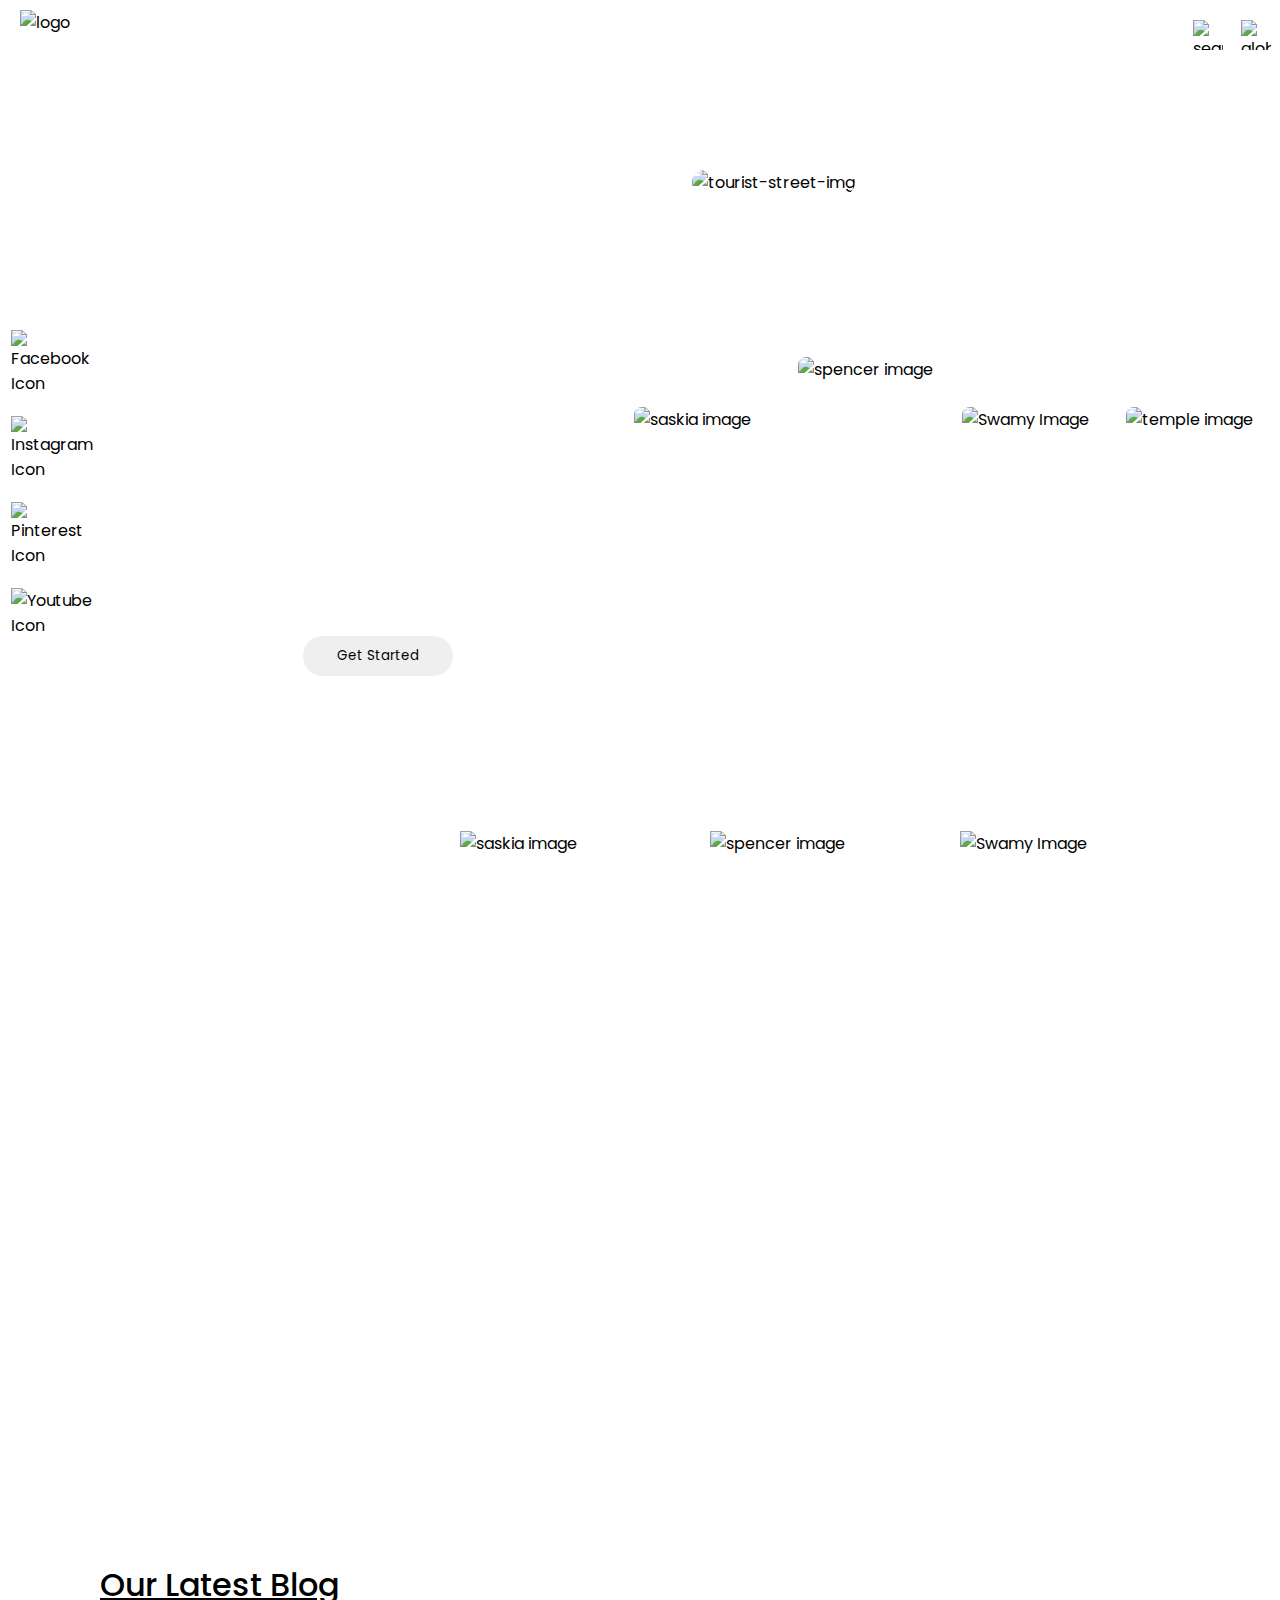
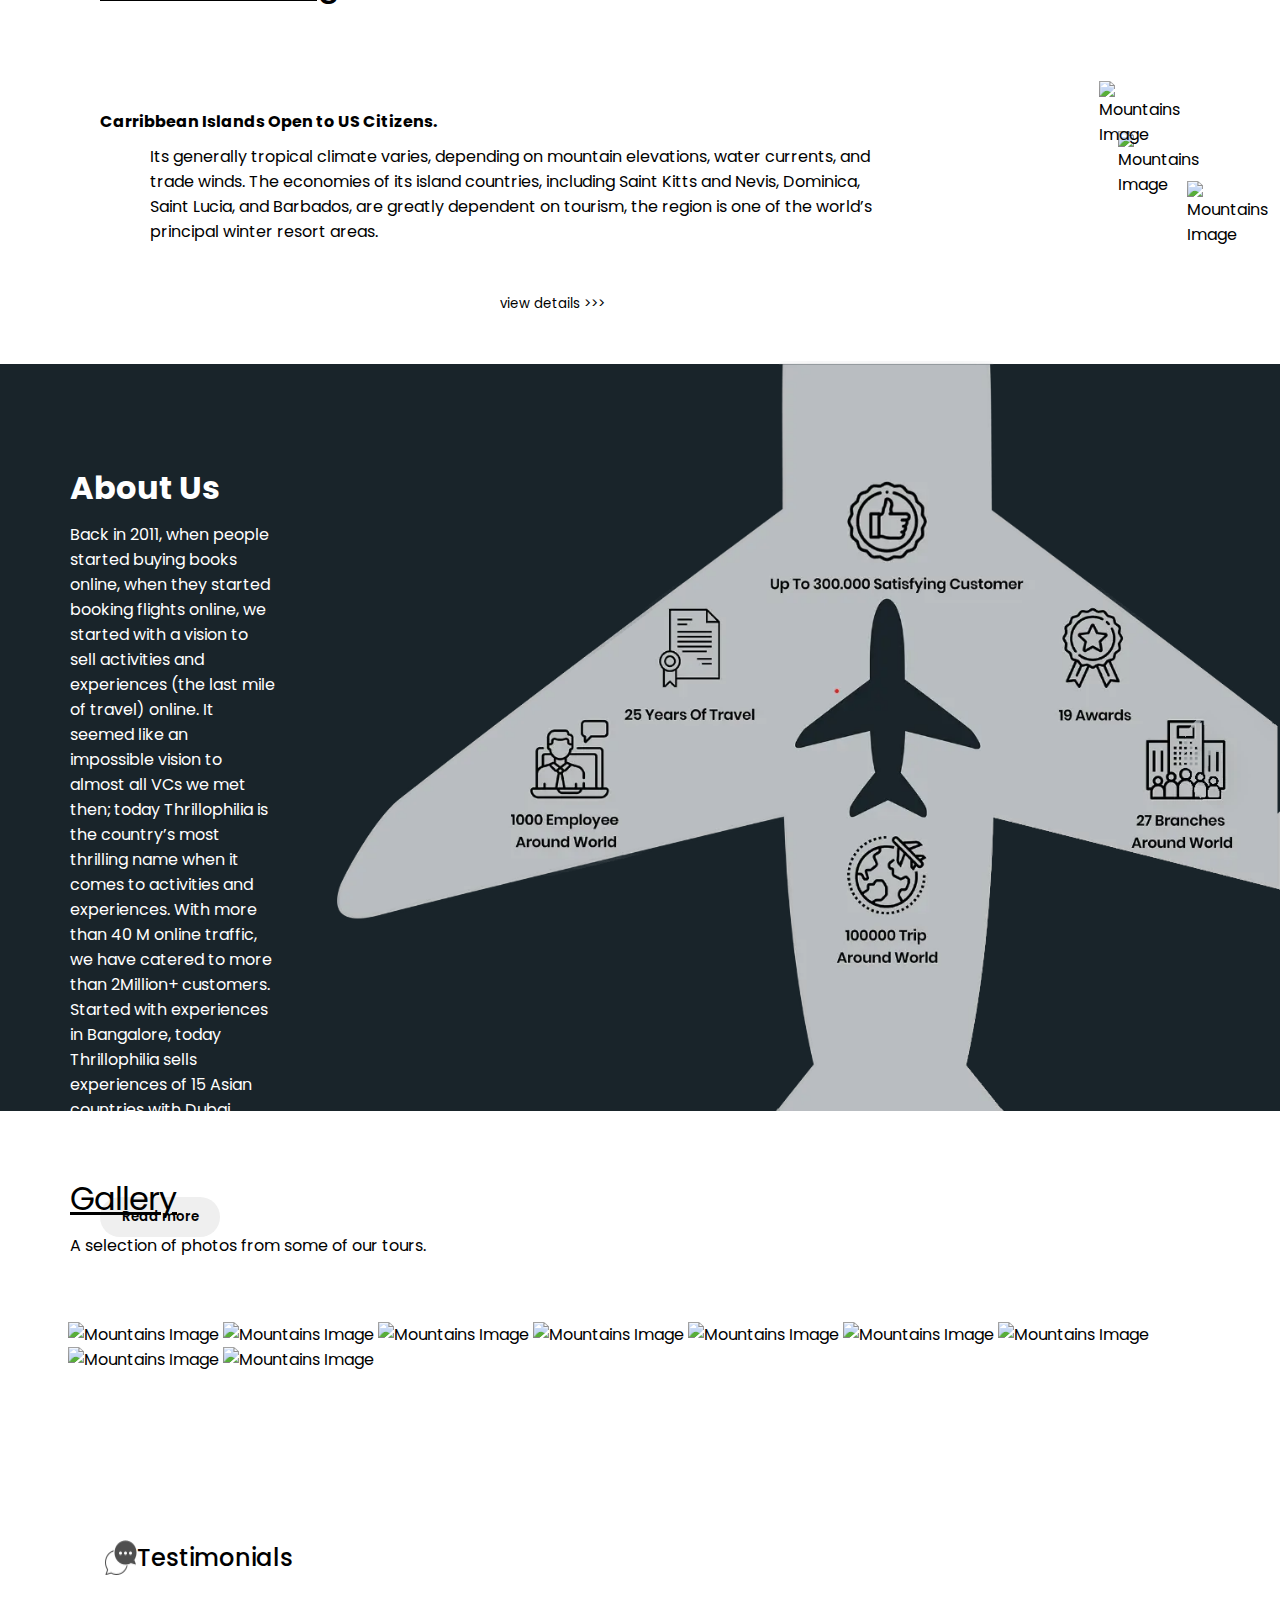
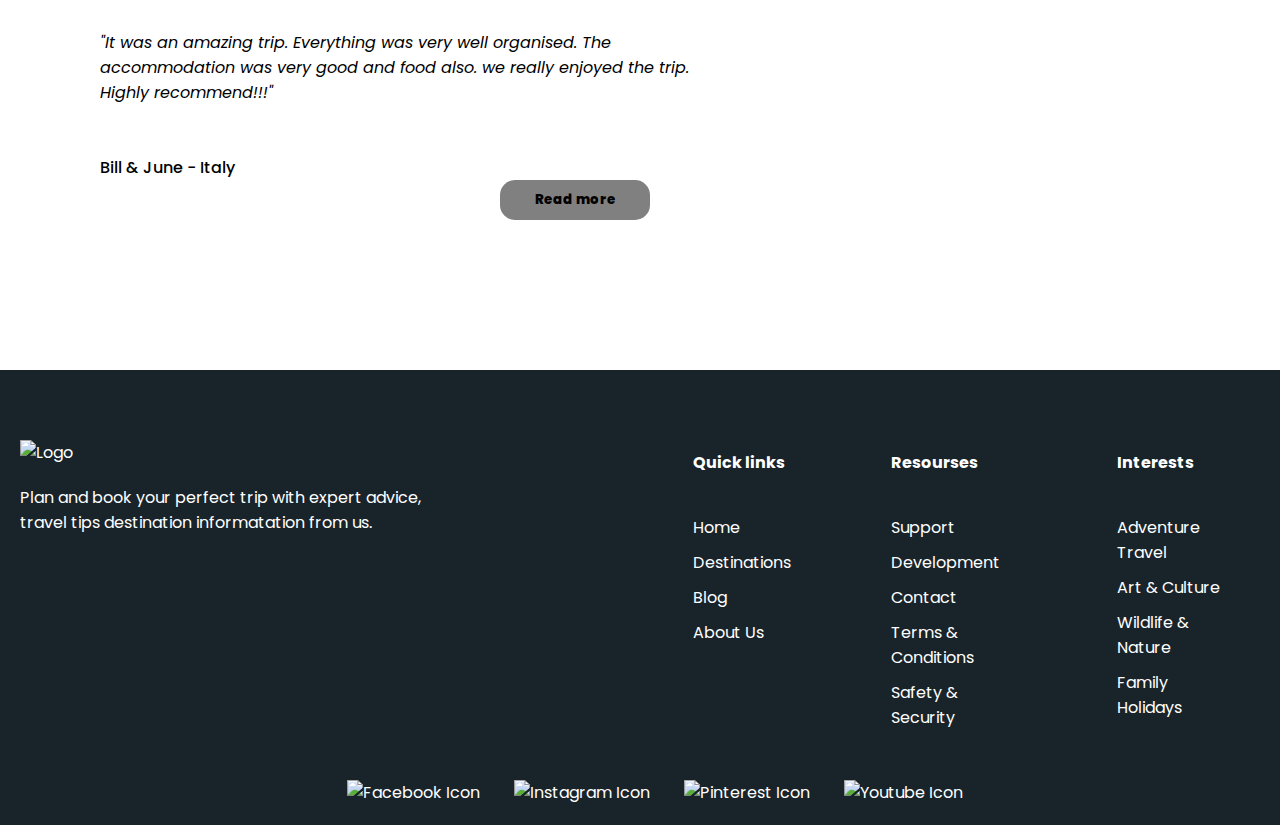
==== index.html @ de7cc0d2 "Formatted to deploy into github" ====
<!DOCTYPE html>
<html lang="en">
<head>
    <meta charset="UTF-8">
    <meta http-equiv="X-UA-Compatible" content="IE=edge">
    <meta name="viewport" content="width=device-width, initial-scale=1.0">
    <!-- Google fonts  -->
    <link rel="preconnect" href="https://fonts.googleapis.com">
    <link rel="preconnect" href="https://fonts.gstatic.com" crossorigin>
    <link href="https://fonts.googleapis.com/css2?family=Outfit:wght@400;700&family=Poppins:wght@400;700;800;900&display=swap" rel="stylesheet">
   <!-- stylesheet  -->
    <link rel="stylesheet" href="style.css">
    <title>Travel Landing Page</title>

</head>
<body>
<div class="main-container">

    <!-- container-1  -->
    <div class="container-1">

        <div class="nav-bar">
            <img src="./images/logo.webp" alt="logo" class="logo">
            <nav>
                <ul id="menu-list">
                    <li><a href="">Home</a></li>
                    <li><a href="">Destinations</a></li>
                    <li><a href="">Blog</a></li>
                    <li><a href="">About</a></li>
                    <li><a href="">Gallery</a></li>
                    <li><a href="">Contact us</a></li>
                </ul>
            </nav>
            <img src="./images/icons/search-icon.webp" alt="search-icon" class="search-icon">
            <img src="./images/icons/globe-icon.webp" alt="globe-icon" class="globe-icon">
            <img src="./images/icons/menu.webp" alt="Menu Icon" class="menu-icon" onclick="toggleMenu()">

        </div>

        <div class="slide-1">

            <div class="row-1">
                <div class="col-0">
                    <nav class="social-icons">
                        <img src="./images/icons/facebook-icon.webp" alt="Facebook Icon">
                        <img src="./images/icons/instagram-icon.webp" alt="Instagram Icon">
                        <img src="./images/icons/pinterest.webp" alt="Pinterest Icon">
                        <img src="./images/icons/youtube-icon.webp" alt="Youtube Icon">
                        <!-- <img src="Images/icons/vertical-line.png" alt="vertical line" class="vertical-line"> -->
                     </nav>
                </div>
                
                <div class="column-1">

                    <div>
                    <h1>Travel <br> <span class="discover">Discover</span></h1>
                    <p>Explore the world with ease on our comprehensive travel and tourism website. Browse through a wide selection of destinations, find the best deals on flights, hotels, and vacation packages, and read up on local culture and activities to make the most of your trip. With user-friendly navigation and 24/7 customer support, planning your next adventure has never been easier</p>
                    <button>Get Started</button>
                    </div>

                    <div class="bottom-text">
                        <p class="reviews">Customers rate travel   <span class="stars">&#9733; &#9733; &#9733; &#9733; &#9733;</span></p> 
                        <p class="reviews">Average score 4.9/5</p>
                    </div>

                </div>

                <div class="column-2">
                    <img src="./images/tourist-street.webp" alt="tourist-street-img" class="tourist-street-img">
                    <div class="img-groups">
                        <img src="./images/saskia.webp" alt="saskia image" class="saskia-img">
                        <img src="./images/spencer.webp" alt="spencer image" class="spencer-img">
                        <img src="./images/swamy.webp" alt="Swamy Image">
                        <img src="./images/temple.webp" alt="temple image">
                    </div>
                </div>
            </div>
               
        </div>
    </div>

<!-- container-2 -->
<div class="container-2">
    <div class="row-2">
        <div class="col-3">
            <h1>Italy</h1>
            <p>
                Our website also features a user-generated section where you can find reviews, photos and suggestions from fellow travelers who have already visited the places you're considering. This way, you can get a better sense of what to expect, find hidden gems, and make more informed decisions. Plus, by creating an account with us, you can save your favorite destinations, track your upcoming trips and receive personalized recommendations.
            </p>
        </div>

        <div class="col-4">
            <img src="./images/img-169-1.webp" alt="saskia image" class="italy-img1">
            <img src="./images/img-169-2.webp" alt="spencer image" class="italy-img2" >
            <img src="./images/img-169-3.webp" alt="Swamy Image" class="italy-img3">
        </div>
    </div>
</div>

<!-- container-3  -->
<div class="container-3">
    <div class="row-3">

        <div class="col-5">
            <h1>Our Latest Blog</h1>
            <h4>Carribbean Islands Open to US Citizens.</h4>
            <p>Its generally tropical climate varies, depending on mountain elevations, water currents, and trade winds. The economies of its island countries, including Saint Kitts and Nevis, Dominica, Saint Lucia, and Barbados, are greatly dependent on tourism, the region is one of the world’s principal winter resort areas.</p>
            <button>view details >>></button>
        </div>

        <div class="col-6">
            <!-- <div class="parent"> -->
                <img src="./images/row3/image4.webp" alt="Mountains Image" class="top-img">
                <img src="./images/row3/image2.webp" alt="Mountains Image" class="middle-img">
                <img src="./images/row3/image3.webp" alt="Mountains Image" class="bottom-img">
            <!-- </div> -->
           
        </div>

    </div>
</div>

<!-- container-4  -->
<div class="container-4">

    <div class="row-4">
        <div class="col-7">
            <h1>About Us</h1>
            <p>Back in 2011, when people started buying books online, when they started booking flights online, we started with a vision to sell activities and experiences (the last mile of travel) online. It seemed like an impossible vision to almost all VCs we met then; today Thrillophilia is the country’s most thrilling name when it comes to activities and experiences. With more than 40 M online traffic, we have catered to more than 2Million+ customers. Started with experiences in Bangalore, today Thrillophilia sells experiences of 15 Asian countries with Dubai, Thailand, Singapore and Bali leading the charts after India.</p>
            <button>Read more</button>
        </div>

        <div class="col-8">
            <img src="./Images/plane image.webp" alt="Details in plane">
        </div>

    </div>
</div>

<!-- container-5  -->

<div class="container-5">
    <div class="col-9">
        <h1>Gallery</h1>
        <p>A selection of photos from some of our tours.</p>
    </div>
  
    <div class="row-5">
        <div class="col-10">
            <div class="gallery-grid">
     
             <img src="./images/row3/image2.webp" alt="Mountains Image" >
             <img src="./images/row3/image3.webp" alt="Mountains Image">
     
             <img src="./images/row3/image2.webp" alt="Mountains Image" >
             <img src="./images/row3/image3.webp" alt="Mountains Image">
     
             <img src="./images/row3/image2.webp" alt="Mountains Image" >
             <img src="./images/row3/image3.webp" alt="Mountains Image">
     
             <img src="./images/row3/image2.webp" alt="Mountains Image" >
             <img src="./images/row3/image3.webp" alt="Mountains Image">
     
             
             <img src="./images/row3/image2.webp" alt="Mountains Image" >
             
            </div> 
         </div>
     
    </div>
   
</div>
 <!-- container-4  -->
<div class="container-6">
    <div class="testimonials">
            <img src="./Images/icons/chat.webp" alt="chat Icon"> <br>
            <h2>Testimonials</h2>
    </div>
    <div class="review">
        <p>
           "It was an amazing trip. Everything was very well organised. The accommodation was very good and food also. we really enjoyed the trip. Highly recommend!!!"
        </p>
    </div>
    
    <h4 class="t-month">Bill & June - Italy</h4>
    <button class="t-btn">Read more</button>
</div>

<!-- container-5 -->
<div class="footer">

    <div class="row-6">
        <div class="col-11">
            <img src="./images/logo.webp" alt="Logo">
            <p>Plan and book your perfect trip with expert advice, travel tips destination informatation from us.</p>

        </div>
        <div class="col-12">
            <h5>Quick links</h5>
            <ul>
                <li>Home</li>
                <li>Destinations</li>
                <li>Blog</li>
                <li>About Us</li>

            </ul>
        </div>
        <div class="col-13">
            <h5>Resourses</h5>
            <ul>
                <li>Support</li>
                <li>Development</li>
                <li>Contact</li>
                <li> Terms & Conditions</li>
                <li>Safety & Security</li>
            </ul>
        </div>
        <div class="col-14">
            <h5>Interests</h5>
            <ul>
                <li>Adventure Travel</li>
                <li>Art & Culture</li>
                <li>Wildlife & Nature</li>
                <li>Family Holidays</li>
                
            </ul>
        </div>

    </div>
        <!-- <img src="Images/icons/vertical-line.png" alt="vertical line" class="vertical-line"> -->

    <nav class="footer-social-icons">
        <img src="./images/icons/facebook-icon.webp" alt="Facebook Icon">
        <img src="./images/icons/instagram-icon.webp" alt="Instagram Icon">
        <img src="./images/icons/pinterest.webp" alt="Pinterest Icon">
        <img src="./images/icons/youtube-icon.webp" alt="Youtube Icon">
     </nav>
</div>

</div>
<script src="script.js"></script>
</body>
</html>
---- style.css ----
*{
    margin: 0;
    padding: 0;
    font-family: 'Outfit', sans-serif;
    font-family: 'Poppins', sans-serif;
}



.container-1{
 width: 100%;
 height: 100%;
 background-image: url(./images/home1.webp);
}

.nav-bar{
    width: 100%;
    display: flex;
    /* position:sticky; */
    /* top:0; */
    /* overflow: hidden; */

}

.logo{
    height: 50px;
    width: 50px;
    cursor: pointer;
    margin-top: 10px;
    margin-bottom: 10px;
    margin-left: 20px;
}
.search-icon{
    height: 30px;
    width: 30px;
    cursor: pointer;
    margin: 20px 9px;

}
.globe-icon{
    height: 30px;
    width: 30px;
    cursor: pointer;
    margin: 20px 9px;
}

.menu-icon{
    height: 30px;
    width: 30px;
    cursor: pointer;
    margin: 20px 20px;
    color:white;
    display: none;
}


nav{
    flex:1;
}
nav ul {
    margin-top:25px;
    margin-left:10%;
}

nav ul li{
 list-style: none;
 display: inline-block;
 margin-left: 10%;
}

nav ul li a{
    text-decoration: none;
    color: white;
    font-size: 18px;
}

nav ul li a:hover{
    text-decoration: underline;
    overflow: hidden;
    transition: 0.5s;
}


/* Homepage slide-1 section  */
.row-1{
    display: flex;
}
.column-1 h1{
    margin:150px 0 0 70px;
    font-size: 4.5rem;
    font-weight:700;
    color:white;
}
.discover{
    position: relative;
    bottom:10px;
}
.column-1 h1 span{
   margin-left: 125px; 
}
.column-1 p{
    margin-left: 70px;
    /* width:75%; */
    margin-top:5px;
    text-align: left;
    color: white;
}
.column-1 button{
  margin: 20px 0 0 200px;
  width: 150px;
  padding-left:20px;
  padding-right: 20px;
  padding-top: 10px;
  padding-bottom: 10px;
  border-radius:20px;
  border-style: none;
  cursor: pointer;

}
.column-1 button:hover{
    color:white;
    background-color:#3C6255;
}
.social-icons img{
 display: block;
 position: relative;
 top:250px;
 padding: 10px;
 margin-left: 1px;
 cursor:pointer;
}
.tourist-street-img{
   border-radius: 20px;   
   margin: 100px 70px 200px;
   height: 350px;
   width: auto;
}

.column-2 .img-groups img{
  height: 120px;
  width: 140px;
  border-radius: 10px;
  border: 2px solid white;
  margin: 10px;
}
.column-2 .img-groups{
    display: flex;
    margin-right:3px;
   
}
.spencer-img{
   position: relative;
   bottom:50px;
}

.bottom-text{
    display: flex;
    position: relative;
    top:200px;
    margin-left: 10px;
}
/* Container-2 */
.container-2{
    width: 100%;
    height: 100%;
    background-image: url('./images/gaintweel.webp');
}
.col-4{
    margin-right: 70px;
}
.col-4 img{
    height: 500px;
    width: 250px;
    margin-top: 100px;
    margin-bottom: 150px;
    
    /* margin:20px; */
}
.col-3 h1{
    display: inline-block;
    margin-left: 40px;
    margin-top: 250px;
    margin-bottom: 20px;
    font-size: 3.5rem;
    color: white;

}
.col-3 p{
    width:75%;
    margin-left:80px ;
    color:white;
}
.row-2{
    display:flex;  
    margin-bottom: 50px;
}
.col-4{
    display: flex;
}

/* Container-3 */
.col-5 h1{
    font-weight: 500;
    text-decoration: underline;
    margin-left: 100px;
    margin-bottom: 100px;
    margin-top:30px;
}
.col-5 h4{
    font-weight: 700;
    margin-top:100px;
    margin-left:100px;

}
.col-5 p{
    width: 70%;
    margin-left:150px;
    margin-top:10px;
    text-align: left;
}
.col-5 button{
    margin-top: 50px;
    margin-bottom:50px;
    margin-left:500px;
    border-style: none;
    background-color: transparent;
    cursor: pointer
    ;
}
.row-3{
    display: flex;
}
.col-6{
    display:flex;
}
.col-6 img{
    height:200px;
    width:auto;
    margin-top:100px;
}
.col-6 .top-img{
    position: relative;
    top:150px;
    left:150px;
}
.col-6 .middle-img{
    position: relative;
    top:100px;
}
.col-6 .bottom-img{
  position: relative;
  top:50px;
  right:100px;
}
/* stacking images  */
.container-4{
    background-color: #19242A;
    height:747px;
}
.col-7 h1{
    margin-top: 100px;
    margin-left: 70px;
    margin-bottom: 10px;
    display: inline-block;
    color:white;
}
.col-7 p{
    margin-left:70px;
    width:85%;
    color: white;
    float: left;

}
.col-8 img{
    position: relative;
    bottom:103px;
    height:750px;
    width: auto;
    margin-top:100px;
    margin-bottom: 50px;
}
.row-4{
    display: flex;
}
.col-7 button{
    margin-top: 350px;
    margin-left: 100px;
    display:block;
    padding:10px;
    border-radius: 20px;
    width:120px;
    font-weight: 600;
    cursor:pointer;
    border-style: none;
}
.gallery-grid{
    margin-left: 5%;
    margin-right: 5%;
    margin-top: 5%;
    margin-bottom: 5%;
}
.gallery-grid img{
    height:300px;
    width: auto;
}

.col-9 h1{
    margin-top: 5%;
    margin-left:70px;
    font-weight: 400;
    text-decoration: underline;
}
.col-9 p{
    margin-left:70px;
    margin-top: 10px;
}
/* dvbfvs  */
.row-5 {
    display: -ms-flexbox; /* IE10 */
    display: flex;
    -ms-flex-wrap: wrap; /* IE10 */
    flex-wrap: wrap;
    padding: 0 4px;
  }
  
  /* Create four equal columns that sits next to each other */
  .column-10 {
    -ms-flex: 20%; /* IE10 */
    flex: 50%;
    max-width: 25%;
    padding: 0 4px;
  }
  
  .column-10 img {
    margin-top: 8px;
    vertical-align: middle;
    width: 100%;
  }

/* Testimonials  */
.testimonials{
    display: flex;
    margin-bottom: 50px;
    padding:5px;
}
.testimonials h2{
   font-weight: 500;
   margin-top:100px;
   /* margin-left:px; */
}
.testimonials img{
    margin-top:100px;
    margin-left:100px;
}
.review p{
    margin-left:100px;
    width:50%;
    font-style: italic;
}
.t-month{
    margin-left:100px;
    margin-top:50px;
    font-weight: 500;
}
.t-btn{
    margin-left:500px;
    padding:10px;
    background-color:grey;
    border-radius: 15px;
    border-style: none;
    width:150px;
    font-weight: 800;
    height:40px;
    margin-bottom: 150px;
    cursor: pointer;
}

/* footer  */
.footer{
    background-color:#19242A;
    color:white;  
    height:100%;
    width:100%;
}
.row-6{
    display: flex;
}
.col-11 {
    margin-left: 20px;
}
.col-11 p{
    width: 65%;
    margin-top:20px;
    
}
.col-11 img{
    margin-top:70px;
    height:70px;
    width: auto;

}
.col-12{
    margin:50px;
}
.col-12 h5{
    margin-top:30px; 
    margin-bottom:40px;
    font-size: 1rem;   
}
.col-13{
    margin:50px;
}
.col-13 h5{
    margin-top:30px; 
    margin-bottom:40px; 
    font-size: 1rem;   

}
.col-14{
    margin:50px;
}
.col-14 h5{
    margin-top:30px; 
    margin-bottom:40px; 
    font-size: 1rem;   

}
.col-12 ul{
    list-style: none;
    margin-top:10px;
    
}
.col-13 ul{
    list-style: none;
    margin-top:10px;

}
.col-14 ul{
    list-style: none;
    margin-top:10px;

}

.col-12 ul li{
    list-style: none;
    margin-top:10px;
    cursor: pointer;

    
}
.col-13 ul li{
    list-style: none;
    margin-top:10px;
    cursor: pointer;


}
.col-14 ul li{
    list-style: none;
    margin-top:10px;
    cursor: pointer;


}
.footer-social-icons{
    text-align: center;
    /* margin-bottom:50px; */
    padding-bottom: 20px;
}
.footer-social-icons img{
   margin-left:30px;
   height:35px;
   width: 35px;
   cursor: pointer;
}


@media only screen and (max-width:600px){

 /* Nav-section  */
 nav ul{
    width: 100%;
    position:absolute;
    top:45px;
    right:0;
    z-index: 2;
    background-color:#3C6255;

}
nav ul li{
    display: block;
    margin-top: 10px;
    margin-bottom: 10px;
}
.menu-icon{
    display: block;
}
#menu-list{
    overflow: hidden;
    transition: 0.5s;
}
/* Slide-1 section  */
.container-1{
    width: 100%;
    height:950px;
    background-image: url(./images/home1.webp);
   }

.column-1 h1{
   position:relative;
   top:250px;
   right:50px;
   font-size: 2.5rem;

}
.column-1 p{
    position: relative;
    top:250px;
    right:45px;
    font-size: medium;
}
.column-1 button{
    position: relative;
    top:240px;
    right:180px;
    cursor: pointer;
}

.column-1 .bottom-text{
    display: none;
}
.social-icons img{
    display:none;
}
.tourist-street-img{
  height:300px;
  width:auto;
  position:absolute;
  right:0px;
  top:70px; 
} 
.column-2 .img-groups{
 display: none;
}

.row-1{
display: block;
}


    /* Section  */
    .row-6{
        display: block;
        /* align-items: center; */
        text-align: center;
      

       } 
        .t-btn{
        margin-left:100px;
        margin-top: 20px;
        cursor: pointer;
       }
       /* blog section  */
       .row-3{
        display: block;
       }
       .col-6{
        margin-bottom:180px;
        position: relative;
        right:90px;
       }
       .col-8 img{
        display: none;
       }
       .col-5 button{
        margin-left:100px;
       }
       .col-6 .bottom-img{
        position: relative;
        bottom: 50px;
        right:100px;
      }
       .col-3 h1{
        position: relative;
        bottom:150px;
        margin-left:30px;
       }
       .col-3 p{
        position: relative;
        bottom:145px;
        margin-left:30px;
       }
       .italy-img1{
        position:relative;
        left:40px;
       }
       .italy-img2, .italy-img3{
        display: none;
       }

       .col-11 p {
        width:95%;
        text-align: center;

        /* margin-left: 2%;
        margin-right: 4%; */
        /* padding-right:10px; */
       }
}
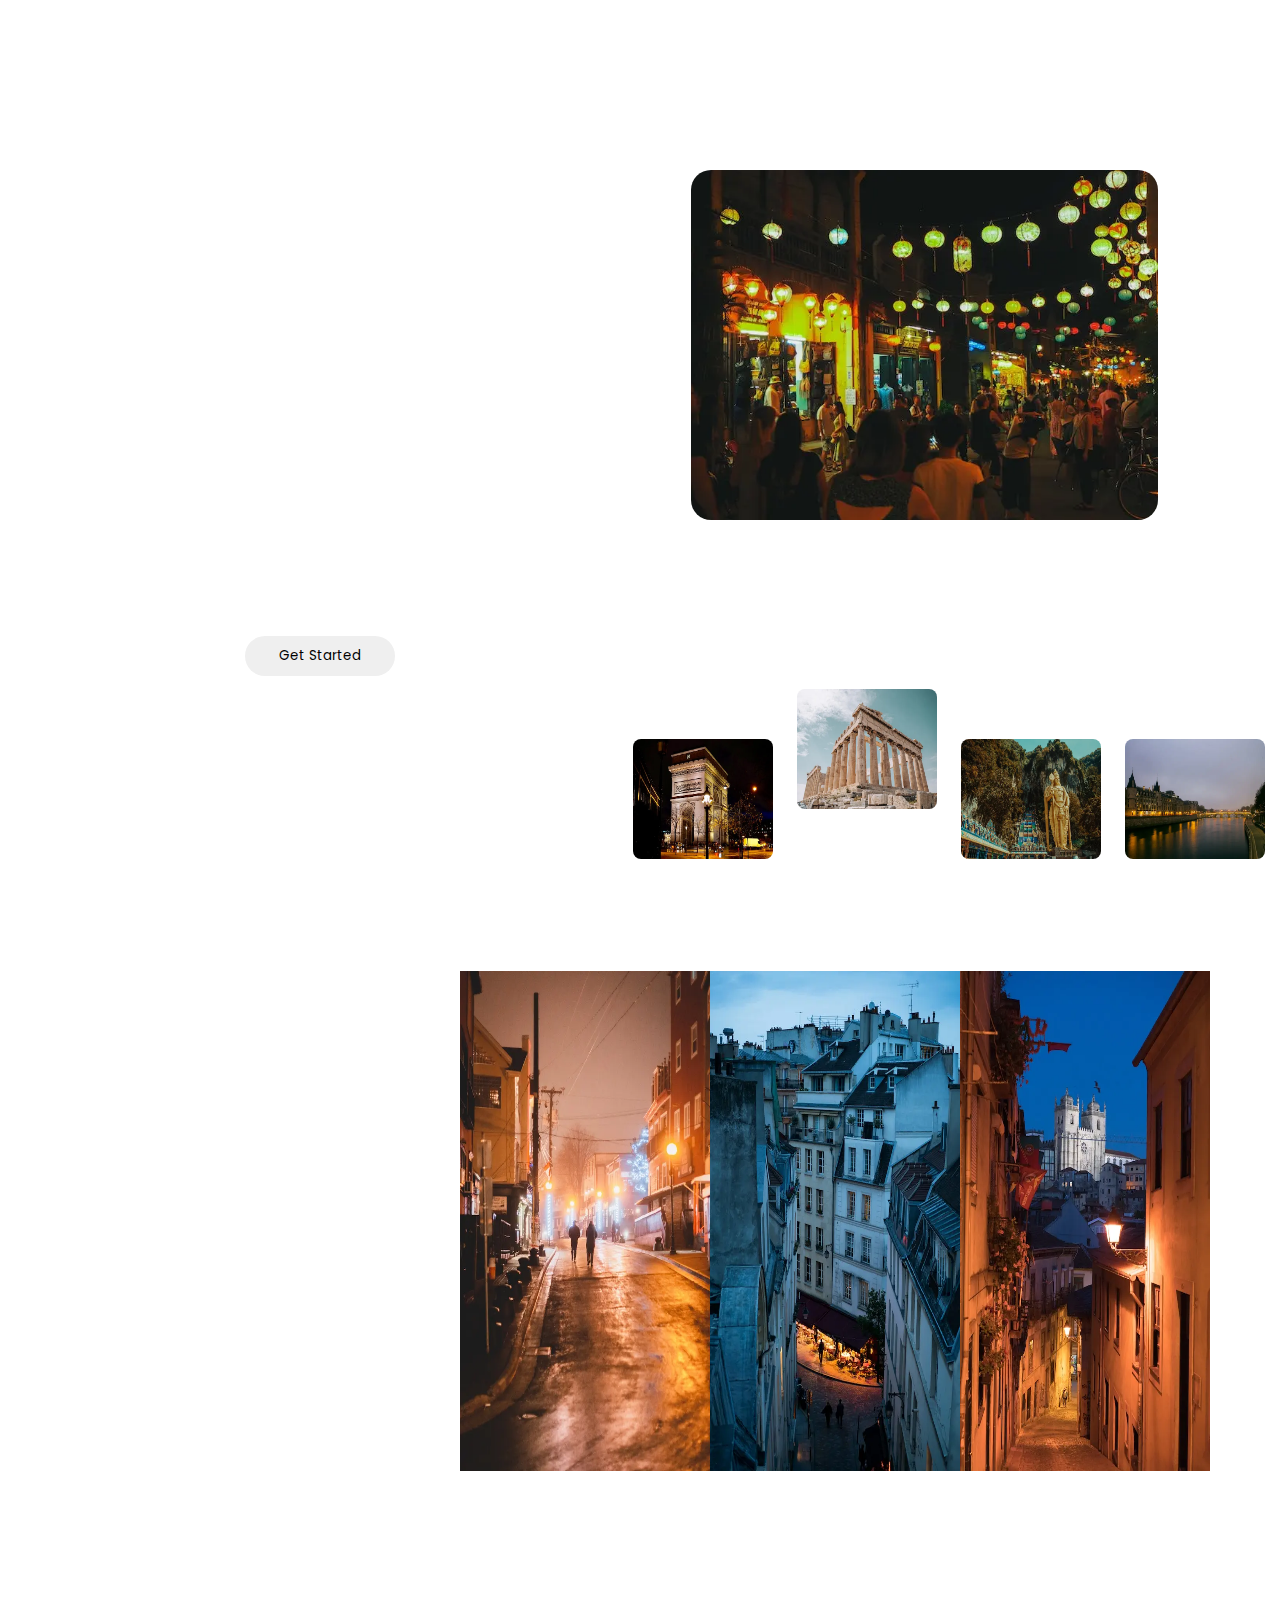
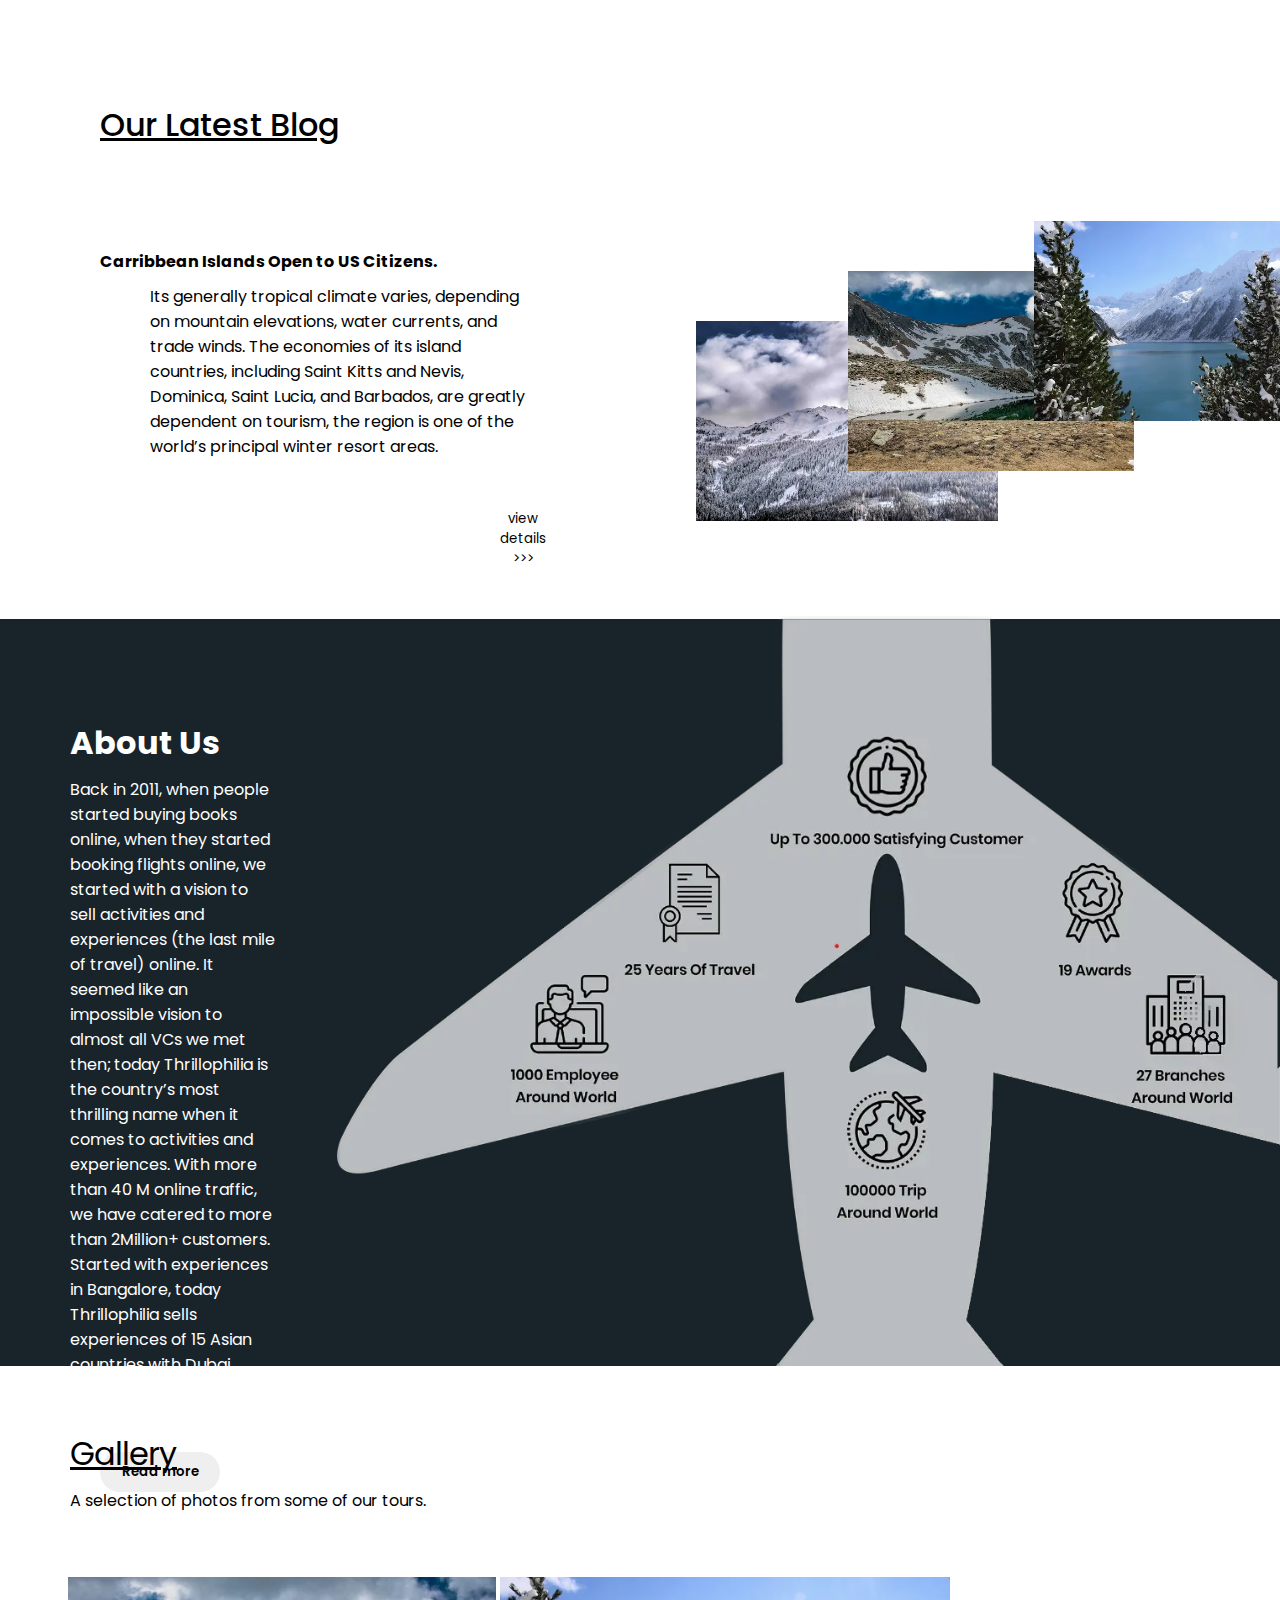
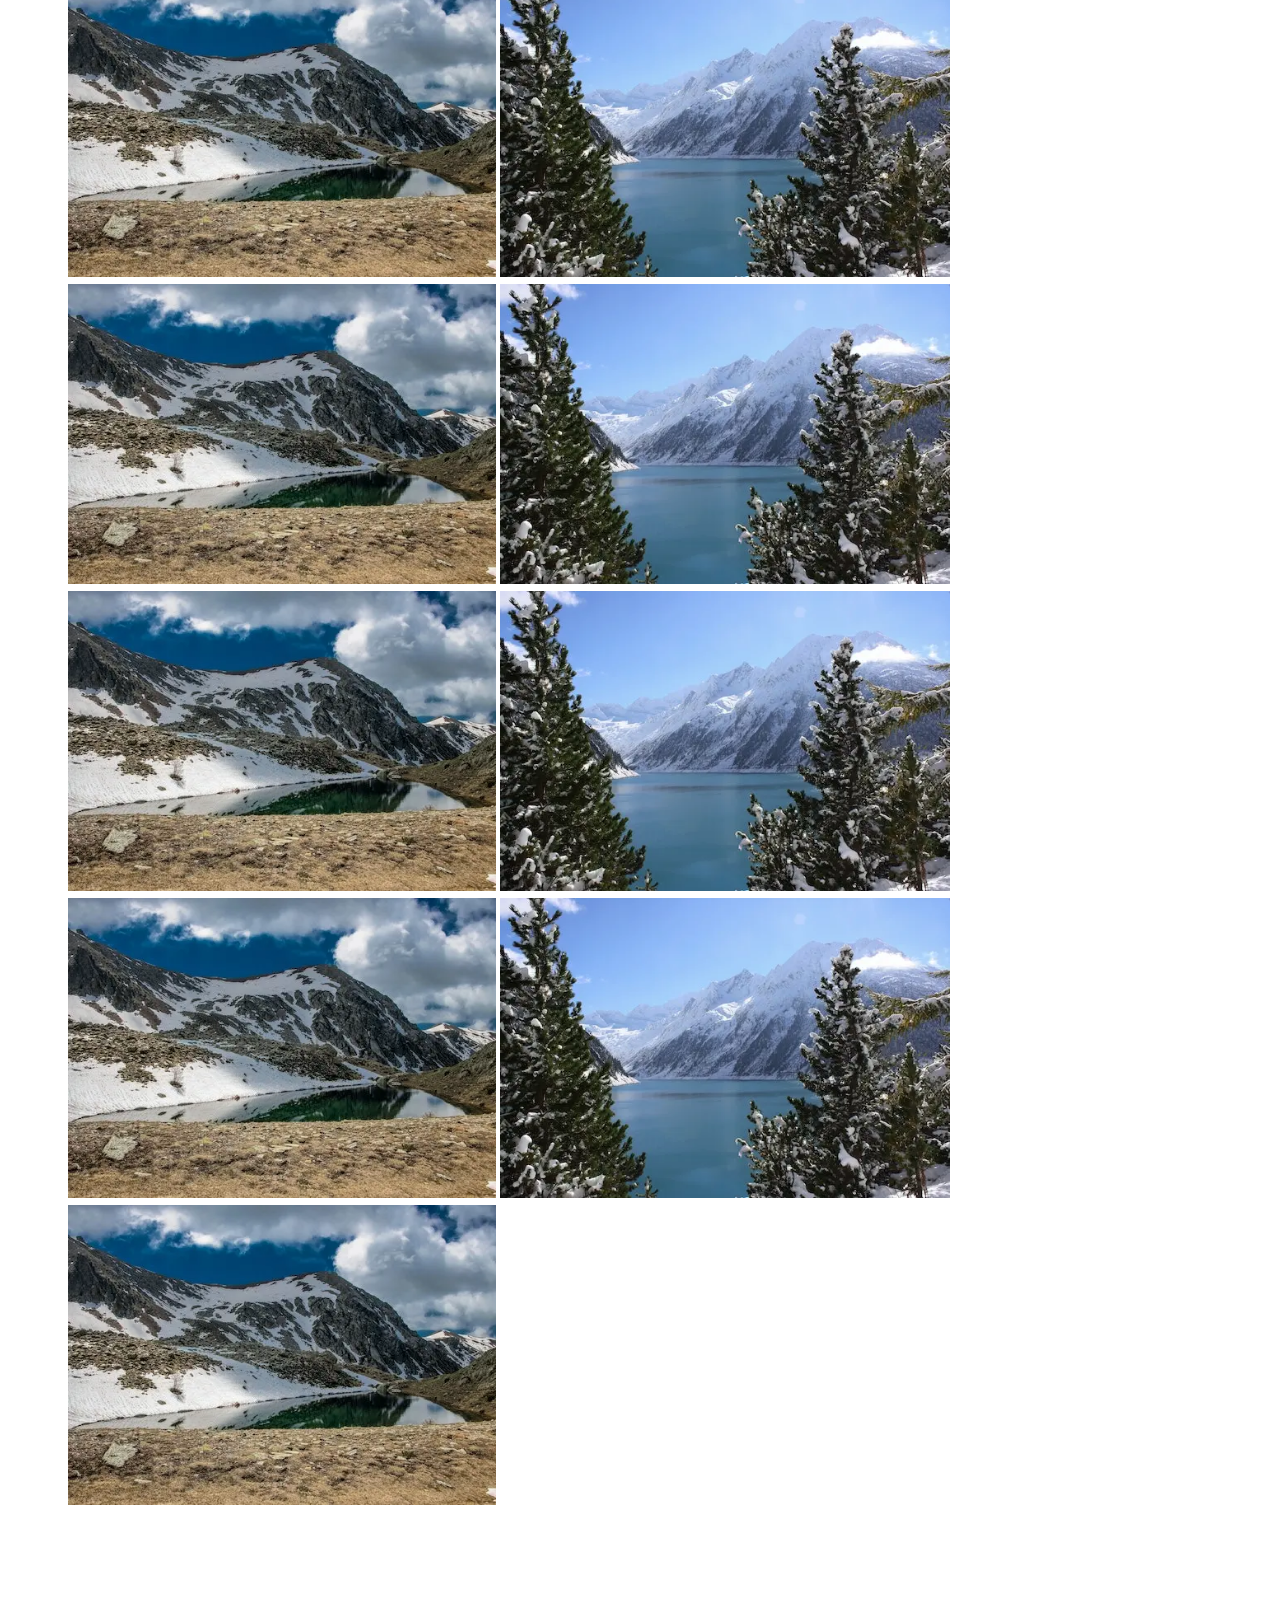
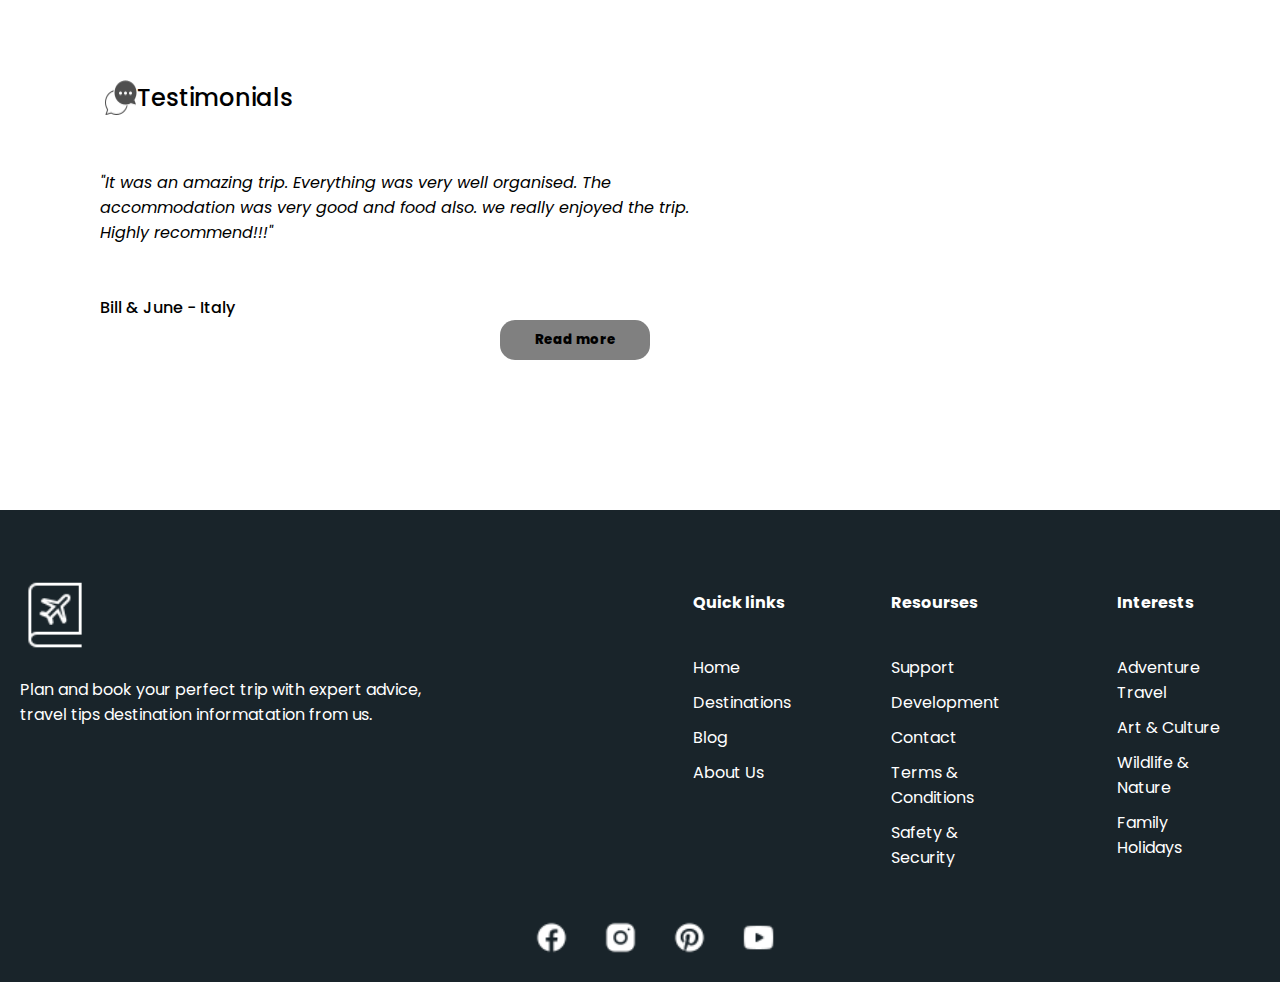
==== commit 0b6337fa: "Update index.html" ====
--- a/index.html
+++ b/index.html
@@ -20,7 +20,7 @@
     <div class="container-1">
 
         <div class="nav-bar">
-            <img src="./images/logo.webp" alt="logo" class="logo">
+            <img src="./Images/logo.webp" alt="logo" class="logo">
             <nav>
                 <ul id="menu-list">
                     <li><a href="">Home</a></li>
@@ -31,9 +31,9 @@
                     <li><a href="">Contact us</a></li>
                 </ul>
             </nav>
-            <img src="./images/icons/search-icon.webp" alt="search-icon" class="search-icon">
-            <img src="./images/icons/globe-icon.webp" alt="globe-icon" class="globe-icon">
-            <img src="./images/icons/menu.webp" alt="Menu Icon" class="menu-icon" onclick="toggleMenu()">
+            <img src="./Images/icons/search-icon.webp" alt="search-icon" class="search-icon">
+            <img src="./Images/icons/globe-icon.webp" alt="globe-icon" class="globe-icon">
+            <img src="./Images/icons/menu.webp" alt="Menu Icon" class="menu-icon" onclick="toggleMenu()">
 
         </div>
 
@@ -42,10 +42,10 @@
             <div class="row-1">
                 <div class="col-0">
                     <nav class="social-icons">
-                        <img src="./images/icons/facebook-icon.webp" alt="Facebook Icon">
-                        <img src="./images/icons/instagram-icon.webp" alt="Instagram Icon">
-                        <img src="./images/icons/pinterest.webp" alt="Pinterest Icon">
-                        <img src="./images/icons/youtube-icon.webp" alt="Youtube Icon">
+                        <img src="./Images/icons/facebook-icon.webp" alt="Facebook Icon">
+                        <img src="./Images/icons/instagram-icon.webp" alt="Instagram Icon">
+                        <img src="./Images/icons/pinterest.webp" alt="Pinterest Icon">
+                        <img src="./Images/icons/youtube-icon.webp" alt="Youtube Icon">
                         <!-- <img src="Images/icons/vertical-line.png" alt="vertical line" class="vertical-line"> -->
                      </nav>
                 </div>
@@ -66,12 +66,12 @@
                 </div>
 
                 <div class="column-2">
-                    <img src="./images/tourist-street.webp" alt="tourist-street-img" class="tourist-street-img">
+                    <img src="./Images/tourist-street.webp" alt="tourist-street-img" class="tourist-street-img">
                     <div class="img-groups">
-                        <img src="./images/saskia.webp" alt="saskia image" class="saskia-img">
-                        <img src="./images/spencer.webp" alt="spencer image" class="spencer-img">
-                        <img src="./images/swamy.webp" alt="Swamy Image">
-                        <img src="./images/temple.webp" alt="temple image">
+                        <img src="./Images/saskia.webp" alt="saskia image" class="saskia-img">
+                        <img src="./Images/spencer.webp" alt="spencer image" class="spencer-img">
+                        <img src="./Images/swamy.webp" alt="Swamy Image">
+                        <img src="./Images/temple.webp" alt="temple image">
                     </div>
                 </div>
             </div>
@@ -90,9 +90,9 @@
         </div>
 
         <div class="col-4">
-            <img src="./images/img-169-1.webp" alt="saskia image" class="italy-img1">
-            <img src="./images/img-169-2.webp" alt="spencer image" class="italy-img2" >
-            <img src="./images/img-169-3.webp" alt="Swamy Image" class="italy-img3">
+            <img src="./Images/img-169-1.webp" alt="saskia image" class="italy-img1">
+            <img src="./Images/img-169-2.webp" alt="spencer image" class="italy-img2" >
+            <img src="./Images/img-169-3.webp" alt="Swamy Image" class="italy-img3">
         </div>
     </div>
 </div>
@@ -110,9 +110,9 @@
 
         <div class="col-6">
             <!-- <div class="parent"> -->
-                <img src="./images/row3/image4.webp" alt="Mountains Image" class="top-img">
-                <img src="./images/row3/image2.webp" alt="Mountains Image" class="middle-img">
-                <img src="./images/row3/image3.webp" alt="Mountains Image" class="bottom-img">
+                <img src="./Images/row3/image4.webp" alt="Mountains Image" class="top-img">
+                <img src="./Images/row3/image2.webp" alt="Mountains Image" class="middle-img">
+                <img src="./Images/row3/image3.webp" alt="Mountains Image" class="bottom-img">
             <!-- </div> -->
            
         </div>
@@ -149,20 +149,20 @@
         <div class="col-10">
             <div class="gallery-grid">
      
-             <img src="./images/row3/image2.webp" alt="Mountains Image" >
-             <img src="./images/row3/image3.webp" alt="Mountains Image">
-     
-             <img src="./images/row3/image2.webp" alt="Mountains Image" >
-             <img src="./images/row3/image3.webp" alt="Mountains Image">
-     
-             <img src="./images/row3/image2.webp" alt="Mountains Image" >
-             <img src="./images/row3/image3.webp" alt="Mountains Image">
-     
-             <img src="./images/row3/image2.webp" alt="Mountains Image" >
-             <img src="./images/row3/image3.webp" alt="Mountains Image">
+             <img src="./Images/row3/image2.webp" alt="Mountains Image" >
+             <img src="./Images/row3/image3.webp" alt="Mountains Image">
+     
+             <img src="./Images/row3/image2.webp" alt="Mountains Image" >
+             <img src="./Images/row3/image3.webp" alt="Mountains Image">
+     
+             <img src="./Images/row3/image2.webp" alt="Mountains Image" >
+             <img src="./Images/row3/image3.webp" alt="Mountains Image">
+     
+             <img src="./Images/row3/image2.webp" alt="Mountains Image" >
+             <img src="./Images/row3/image3.webp" alt="Mountains Image">
      
              
-             <img src="./images/row3/image2.webp" alt="Mountains Image" >
+             <img src="./Images/row3/image2.webp" alt="Mountains Image" >
              
             </div> 
          </div>
@@ -191,7 +191,7 @@
 
     <div class="row-6">
         <div class="col-11">
-            <img src="./images/logo.webp" alt="Logo">
+            <img src="./Images/logo.webp" alt="Logo">
             <p>Plan and book your perfect trip with expert advice, travel tips destination informatation from us.</p>
 
         </div>
@@ -230,14 +230,14 @@
         <!-- <img src="Images/icons/vertical-line.png" alt="vertical line" class="vertical-line"> -->
 
     <nav class="footer-social-icons">
-        <img src="./images/icons/facebook-icon.webp" alt="Facebook Icon">
-        <img src="./images/icons/instagram-icon.webp" alt="Instagram Icon">
-        <img src="./images/icons/pinterest.webp" alt="Pinterest Icon">
-        <img src="./images/icons/youtube-icon.webp" alt="Youtube Icon">
+        <img src="./Images/icons/facebook-icon.webp" alt="Facebook Icon">
+        <img src="./Images/icons/instagram-icon.webp" alt="Instagram Icon">
+        <img src="./Images/icons/pinterest.webp" alt="Pinterest Icon">
+        <img src="./Images/icons/youtube-icon.webp" alt="Youtube Icon">
      </nav>
 </div>
 
 </div>
 <script src="script.js"></script>
 </body>
-</html>+</html>
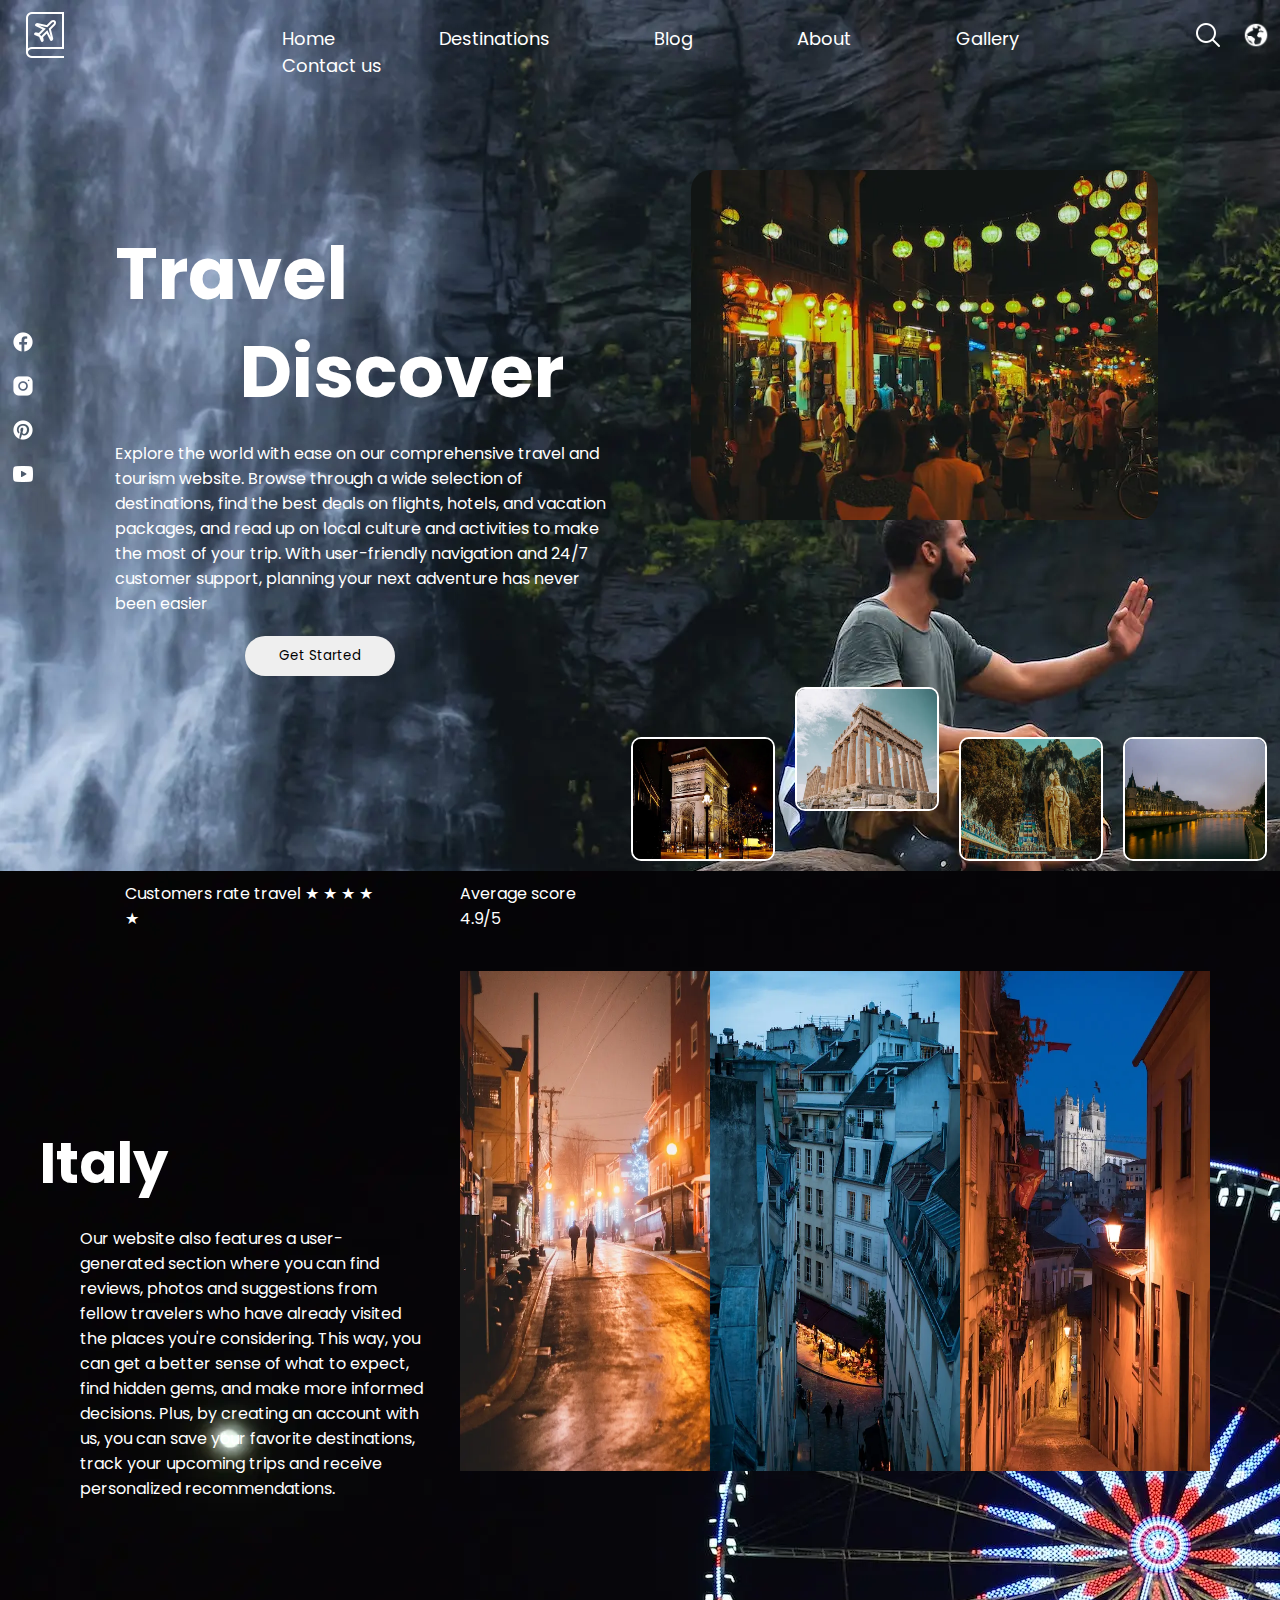
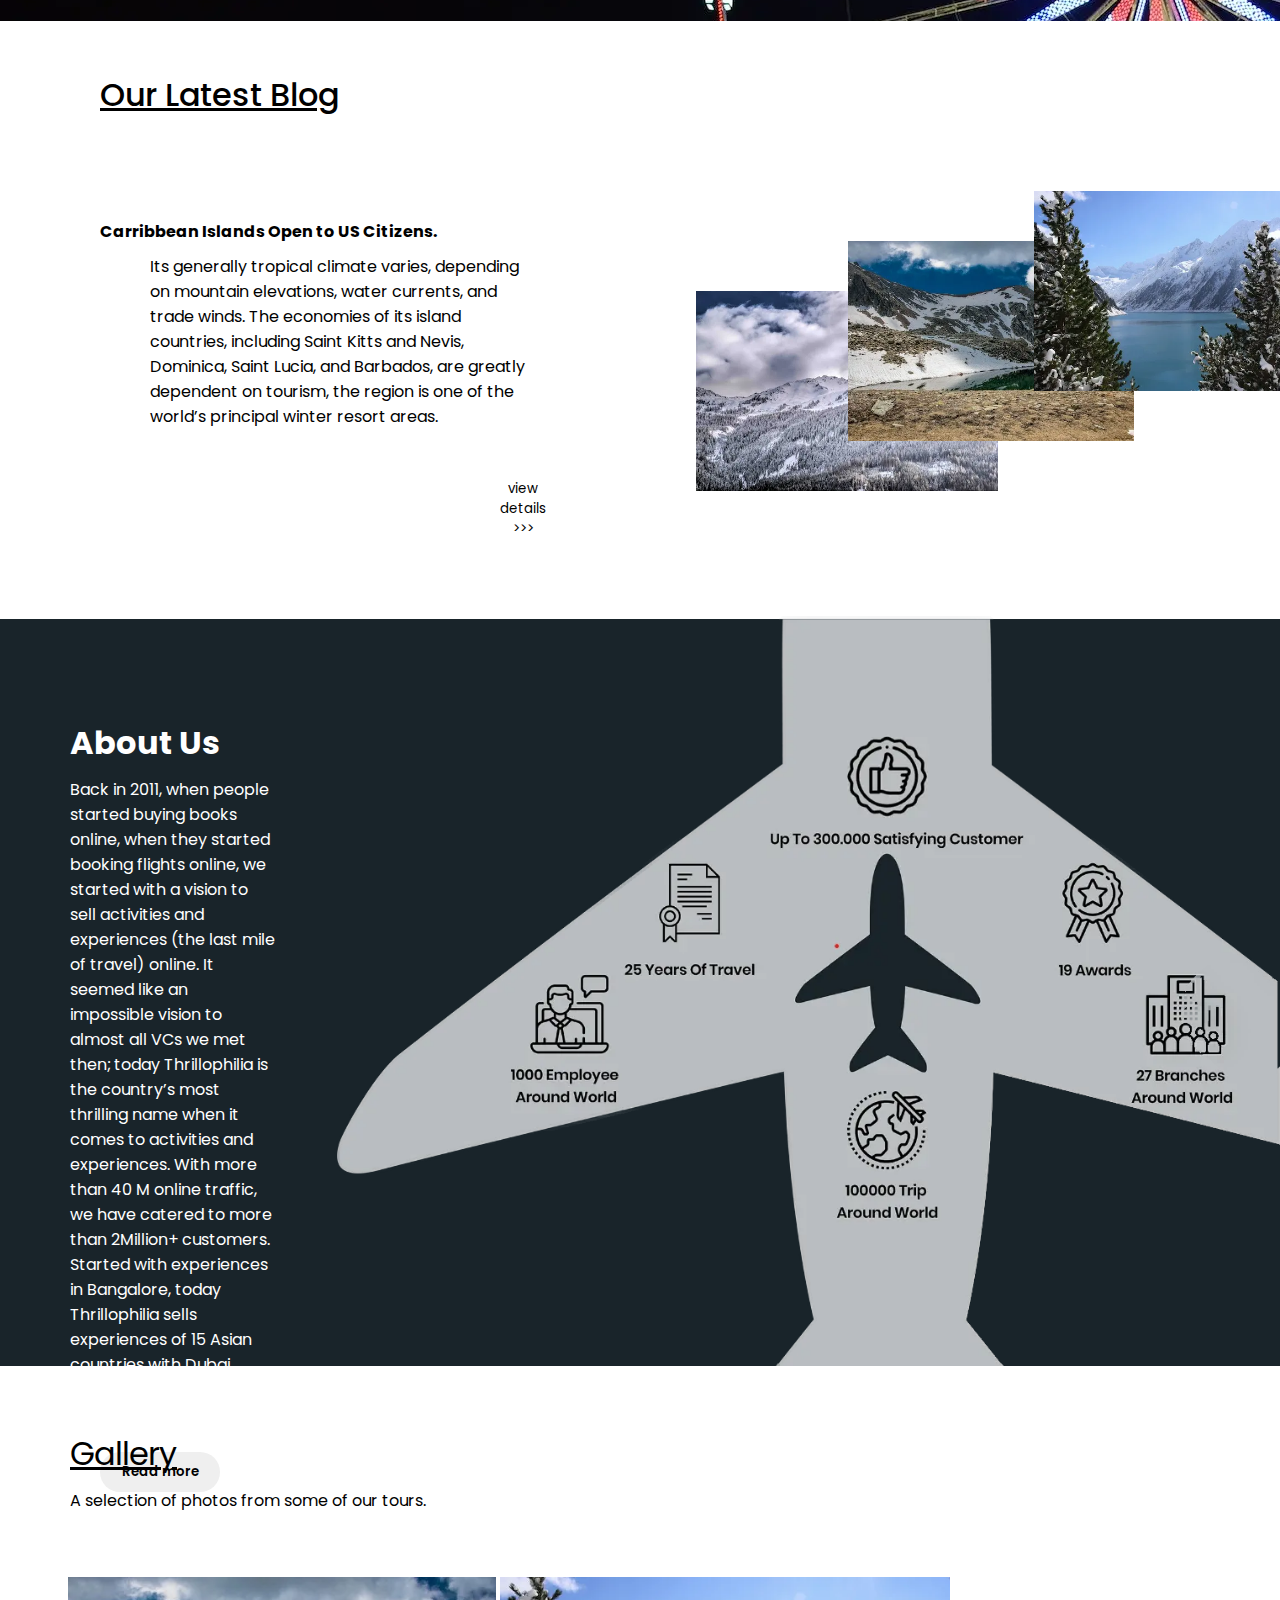
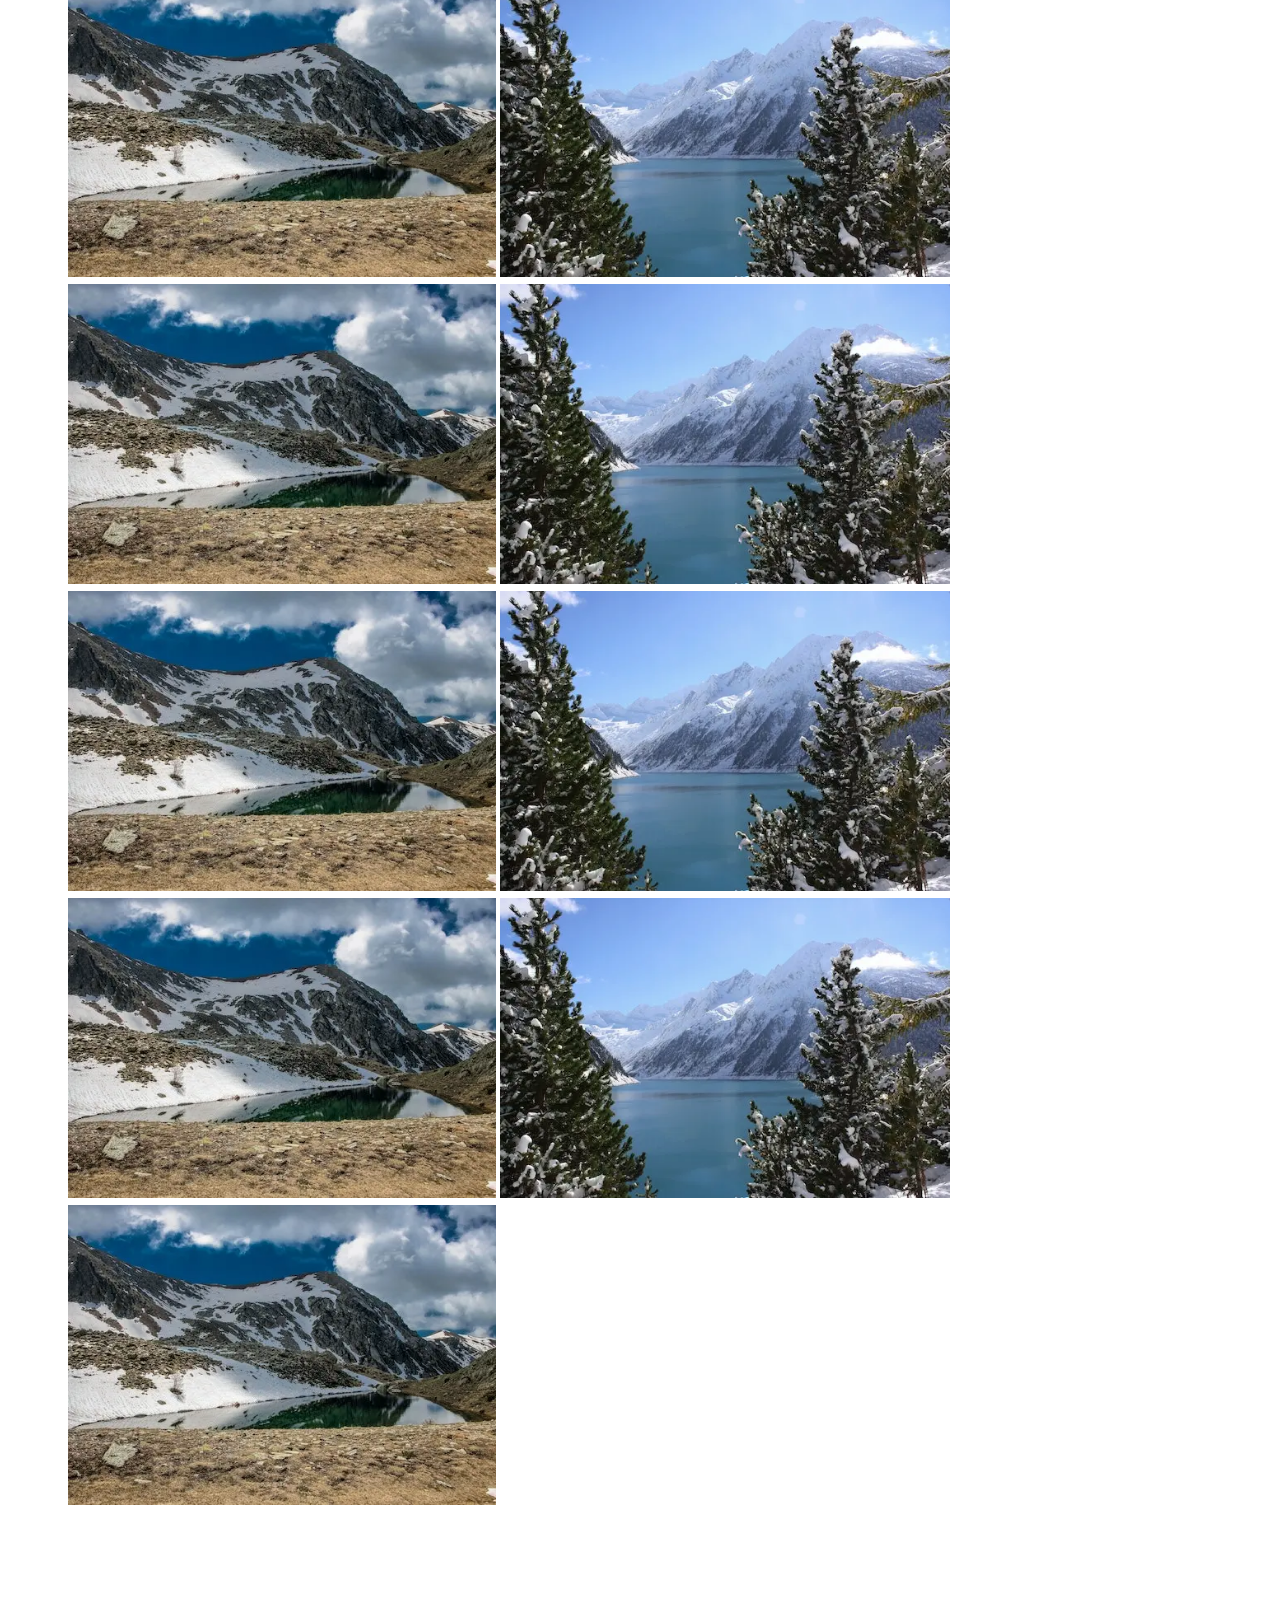
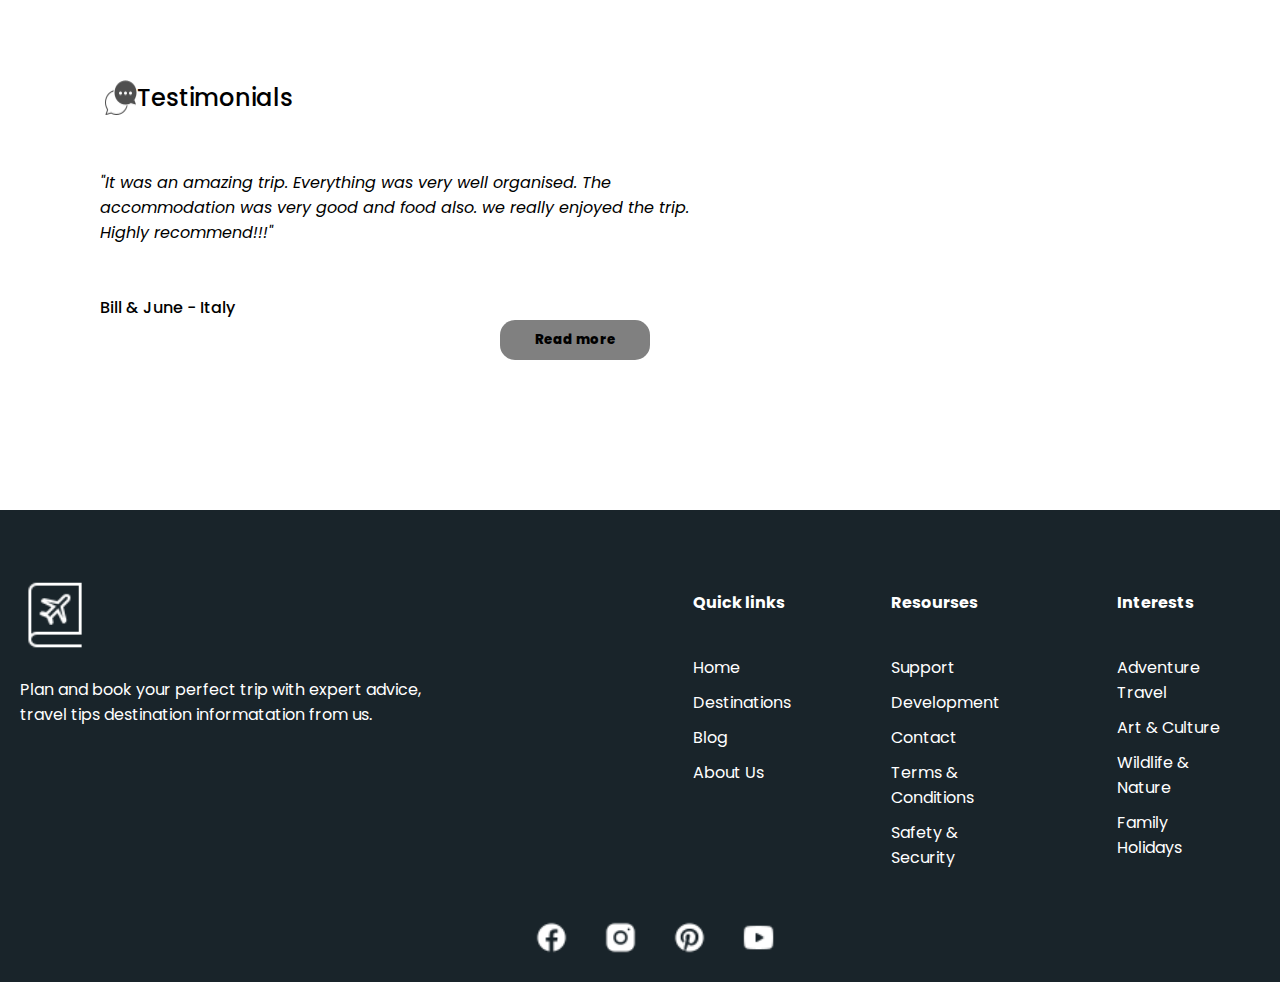
==== commit b521a3a0: "Created Signup form with validations" ====
--- a/index.html
+++ b/index.html
@@ -31,8 +31,11 @@
                     <li><a href="">Contact us</a></li>
                 </ul>
             </nav>
-            <img src="./Images/icons/search-icon.webp" alt="search-icon" class="search-icon">
-            <img src="./Images/icons/globe-icon.webp" alt="globe-icon" class="globe-icon">
+            <img src="./Images/icons/search-icon.webp" alt="search-icon" class="search-icon" onclick="openSearch()" ondblclick="closeSearch()">
+            <div class="search-bar" id="search-icon">
+                <input type="text" id="search-input">
+            </div>
+            <img src="./Images/icons/globe-icon.webp" alt="globe-icon" class="globe-icon" >
             <img src="./Images/icons/menu.webp" alt="Menu Icon" class="menu-icon" onclick="toggleMenu()">
 
         </div>
@@ -55,7 +58,52 @@
                     <div>
                     <h1>Travel <br> <span class="discover">Discover</span></h1>
                     <p>Explore the world with ease on our comprehensive travel and tourism website. Browse through a wide selection of destinations, find the best deals on flights, hotels, and vacation packages, and read up on local culture and activities to make the most of your trip. With user-friendly navigation and 24/7 customer support, planning your next adventure has never been easier</p>
-                    <button>Get Started</button>
+                    <button class="form-btn" id="signup-btn" onclick="Openform()">Get Started</button>
+                    <div class="form-div">
+                        <form action="/index.html" class="signup-form" id="signupForm" >
+                            <h5>Sign up to get started.</h5>
+
+                         <div class="row-1">
+                            <div class="col-1">
+                            <input type="text" placeholder="first name" id="fname" onblur="validateFname()"> 
+                            <div class="error" id="fname-error"></div>
+                            </div>
+                            <div class="col-2">
+                                <input type="text" value="" placeholder="last name" id="lname" onblur="validateLname()">
+                                <div class="error" id="lname-error"></div>
+                            </div>
+                         </div>
+                            
+                        <div class="row-2">
+                            <div class="col-1">
+                                <input type="email" value="" placeholder="email" id="email" onblur="validateEmail()"> 
+                                <div class="error" id="email-error"></div>
+                            </div>
+                            <div class="col-2">
+                                <input type="text" name="date-of-birth" id="date-of-birth" placeholder="Date Of Birth (DD/MM/YYYY)" onblur="validateDateofbirth()">  <br>
+                                <div class="error" id="date-of-birth-error"></div>
+                            </div>
+                        </div>
+
+                         <div class="row-3">
+                            <div class="col-1">
+                                <input type="text" name="password" id="password" placeholder="Password" onblur="validatePassword()">
+                                <div class="error" id="password-error"></div>
+                            </div>
+                            <div class="col-2">
+                                <input type="password" name="confirm-password" id="confirm-password" placeholder="Confirm Password" onblur="validateConfirmpassword()">
+                                <div class="error" id="confirm-password-error"></div>
+    
+                            </div>
+                         </div>
+                        
+                            <button type="submit" class="form-btn" id="signup-btn">sign up</button>
+                            <div class="error" id="form-error-message"></div>
+                            <button type="button" id="close-form-btn" onclick="closeForm()">close x</button>
+                        </form>
+                            
+                        </form>
+                    </div>
                     </div>
 
                     <div class="bottom-text">
--- a/style.css
+++ b/style.css
@@ -10,7 +10,7 @@
 .container-1{
  width: 100%;
  height: 100%;
- background-image: url(./images/home1.webp);
+ background-image: url(./Images/home1.webp);
 }
 
 .nav-bar{
@@ -163,7 +163,7 @@
 .container-2{
     width: 100%;
     height: 100%;
-    background-image: url('./images/gaintweel.webp');
+    background-image: url('./Images/gaintweel.webp');
 }
 .col-4{
     margin-right: 70px;
@@ -503,7 +503,7 @@
 .container-1{
     width: 100%;
     height:950px;
-    background-image: url(./images/home1.webp);
+    background-image: url(./Images/home1.webp);
    }
 
 .column-1 h1{
@@ -608,3 +608,82 @@
         /* padding-right:10px; */
        }
 }
+
+
+/* Signup form  */
+.signup-form{
+   background-color: white;
+   margin-top:20px;
+   margin-bottom: 20px;
+   padding:20px;
+   border-radius: 5px;
+   text-align: center;
+   width: 600px;
+   display: none;
+}
+.signup-form input{
+   width:250px;
+   padding: 10px;
+   margin: 10px;
+   border-radius: 5px;
+   border-style: none;
+   font-size: 0.8rem;
+
+}
+.signup-form input:hover{
+     border: 1px solid black;   
+}
+.signup-form h5{
+    font-size: 1.2rem;
+    margin-bottom: 5px;
+    margin-top:2px;
+}
+.signup-form button{
+    padding:5px;
+    text-align: center;
+    margin-top: 10px;
+    border-radius: 5px;
+    position: relative;
+    right:100px;
+}
+#close-form-btn{
+   background-color:transparent;
+   font-size:0.8rem;
+}
+#close-form-btn:hover{
+  background-color: #3C6255;
+}
+.error{
+    font-size: 0.7rem;
+    color:red;
+}
+.row-3{
+    position: relative;
+    bottom:30px;
+}
+.form-div h5{
+    margin-bottom:30px;
+    font-weight:600;
+}
+.form-btn{
+    margin-top:10px;
+}
+
+#search-icon{
+    width: 250px;
+    height:50px;
+    position:absolute;
+    top:70px;
+    right:20px;
+    z-index:2;
+    display: none;
+}
+#search-input{
+    position: absolute;
+    right:0px;
+    width:200px;
+    padding:5px;
+    height:20px;
+    border: 1px solid white;
+    text-decoration: none;
+}